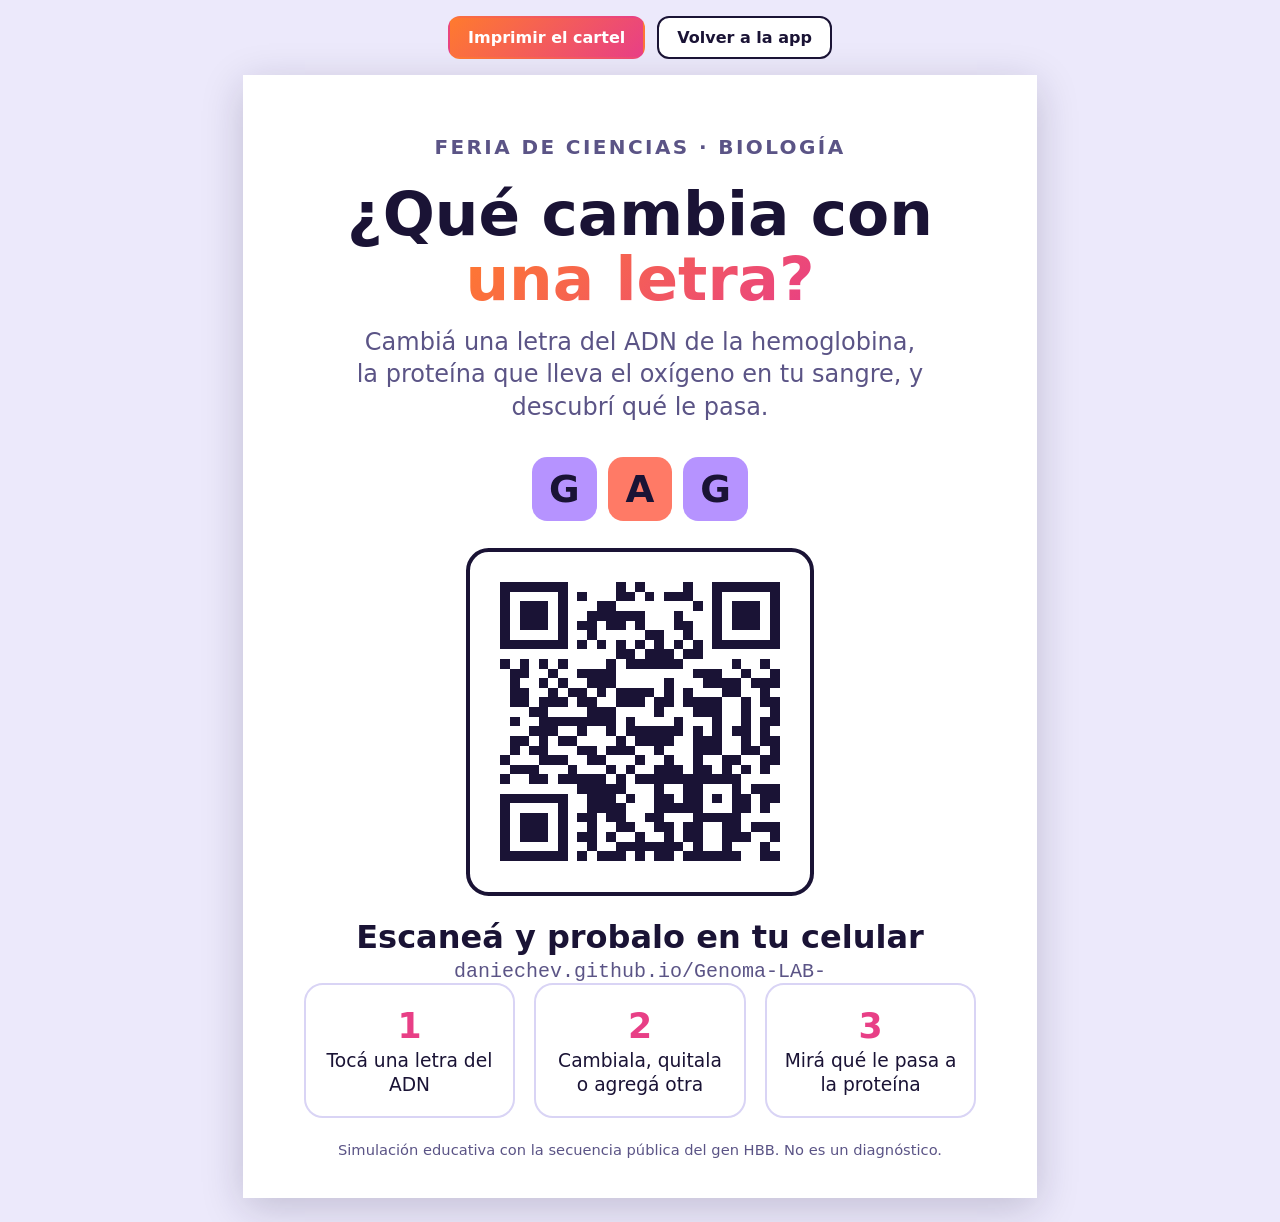
==== cartel.html @ 0ec9b881 "Publicar en GitHub Pages con código QR y revisar el celular - Workflow que publica la página en GitH" ====
<!doctype html>
<html lang="es">
<head>
<meta charset="utf-8"><meta name="viewport" content="width=device-width,initial-scale=1">
<title>Cartel del stand · ¿Qué cambia con una letra?</title>
<style>
  :root {
    --ink: #1a1335;
    --muted: #5b5486;
    --line: #d9d4f5;
    --orange: #ff7a2e;
    --pink: #e83f86;
    --A: #ff7a66;
    --T: #ffd447;
    --C: #4fd8ff;
    --G: #b693ff;
  }
  @page {
    size: A4 portrait;
    margin: 0;
  }
  * {
    box-sizing: border-box;
  }
  body {
    margin: 0;
    background: #ece9fb;
    color: var(--ink);
    font-family: 'Segoe UI Variable Text', Aptos, 'Segoe UI', system-ui, sans-serif;
  }
  .toolbar {
    display: flex;
    justify-content: center;
    gap: 12px;
    padding: 16px;
  }
  .toolbar button,
  .toolbar a {
    font: inherit;
    font-weight: 700;
    border-radius: 12px;
    padding: 10px 18px;
    border: 2px solid var(--ink);
    background: #fff;
    color: var(--ink);
    text-decoration: none;
    cursor: pointer;
  }
  .toolbar button {
    background: linear-gradient(135deg, var(--orange), var(--pink));
    border-color: transparent;
    color: #fff;
  }
  .sheet {
    width: 210mm;
    height: 297mm;
    margin: 0 auto 24px;
    padding: 16mm 16mm 12mm;
    background: #fff;
    display: flex;
    flex-direction: column;
    align-items: center;
    text-align: center;
    box-shadow: 0 10px 40px #1a133533;
  }
  .eyebrow {
    margin: 0;
    font-size: 15pt;
    font-weight: 800;
    letter-spacing: 0.12em;
    color: var(--muted);
  }
  h1 {
    margin: 6mm 0 4mm;
    font-size: 46pt;
    line-height: 1.05;
  }
  h1 em {
    font-style: normal;
    background: linear-gradient(135deg, var(--orange), var(--pink));
    -webkit-background-clip: text;
    background-clip: text;
    color: transparent;
  }
  .lead {
    margin: 0;
    max-width: 150mm;
    font-size: 18pt;
    line-height: 1.35;
    color: var(--muted);
  }
  .letters {
    display: flex;
    gap: 3mm;
    margin: 9mm 0 7mm;
  }
  .letters span {
    width: 17mm;
    height: 17mm;
    border-radius: 4mm;
    display: grid;
    place-items: center;
    font-size: 28pt;
    font-weight: 800;
  }
  .qr {
    width: 92mm;
    height: 92mm;
    padding: 3mm;
    border: 1.2mm solid var(--ink);
    border-radius: 6mm;
  }
  .qr img {
    display: block;
    width: 100%;
    height: 100%;
  }
  .scan {
    margin: 6mm 0 1mm;
    font-size: 24pt;
    font-weight: 800;
  }
  .url {
    margin: 0;
    font-size: 15pt;
    color: var(--muted);
    font-family: 'Cascadia Mono', Consolas, monospace;
  }
  .steps {
    display: grid;
    grid-template-columns: repeat(3, 1fr);
    gap: 5mm;
    width: 100%;
    margin: auto 0 6mm;
    padding: 0;
    list-style: none;
  }
  .steps li {
    border: 0.6mm solid var(--line);
    border-radius: 5mm;
    padding: 5mm 4mm;
    font-size: 14pt;
    line-height: 1.3;
  }
  .steps b {
    display: block;
    font-size: 26pt;
    color: var(--pink);
  }
  .note {
    margin: 0;
    font-size: 11pt;
    color: var(--muted);
  }
  @media print {
    body {
      background: #fff;
    }
    .toolbar {
      display: none;
    }
    .sheet {
      margin: 0;
      box-shadow: none;
    }
  }
  @media screen and (max-width: 820px) {
    .sheet {
      width: auto;
      height: auto;
      min-height: 100vh;
      margin: 0 0 16px;
      padding: 32px 16px;
    }
    h1 {
      font-size: 36px;
    }
    .lead {
      font-size: 18px;
    }
    .qr {
      width: min(80vw, 320px);
      height: min(80vw, 320px);
    }
    .steps {
      grid-template-columns: 1fr;
      margin-top: 24px;
    }
  }
</style>
</head>
<body>
<div class="toolbar"><button type="button" onclick="window.print()">Imprimir el cartel</button><a href="index.html">Volver a la app</a></div>
<main class="sheet">
  <p class="eyebrow">FERIA DE CIENCIAS · BIOLOGÍA</p>
  <h1>¿Qué cambia con<br><em>una letra?</em></h1>
  <p class="lead">Cambiá una letra del ADN de la hemoglobina, la proteína que lleva el oxígeno en tu sangre, y descubrí qué le pasa.</p>
  <div class="letters" aria-hidden="true"><span style="background:var(--G)">G</span><span style="background:var(--A)">A</span><span style="background:var(--G)">G</span></div>
  <div class="qr"><img src="img/qr-sitio.svg" alt="Código QR que abre daniechev.github.io/Genoma-LAB-"></div>
  <p class="scan">Escaneá y probalo en tu celular</p>
  <p class="url">daniechev.github.io/Genoma-LAB-</p>
  <ol class="steps">
    <li><b>1</b>Tocá una letra del ADN</li>
    <li><b>2</b>Cambiala, quitala o agregá otra</li>
    <li><b>3</b>Mirá qué le pasa a la proteína</li>
  </ol>
  <p class="note">Simulación educativa con la secuencia pública del gen HBB. No es un diagnóstico.</p>
</main>
</body>
</html>
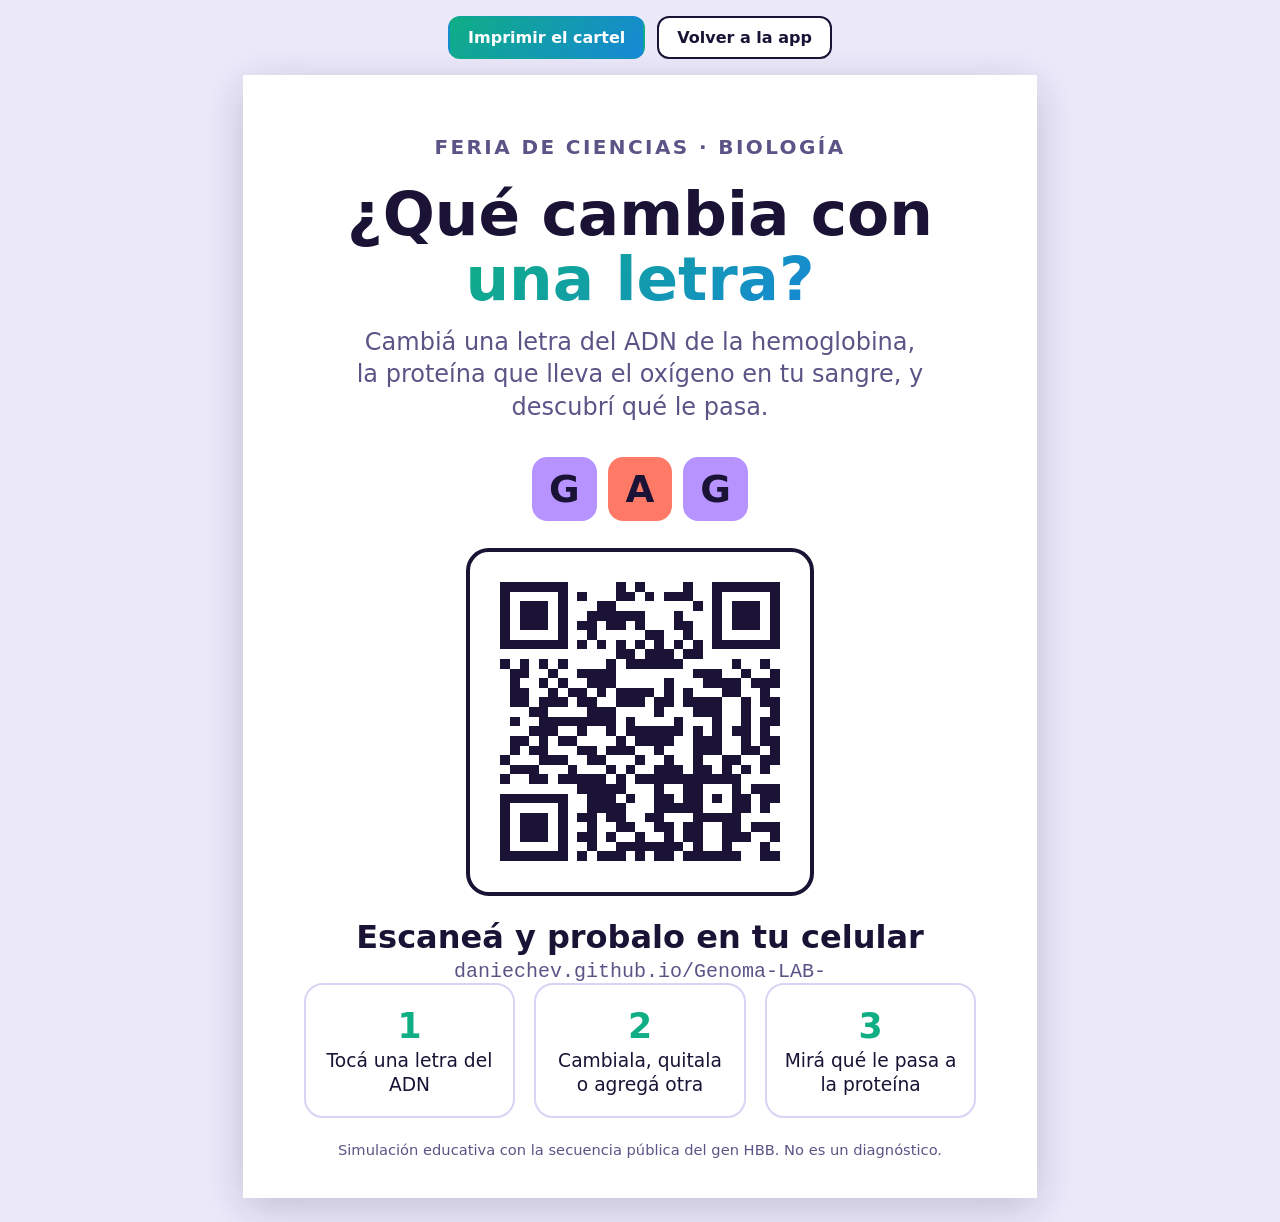
==== commit bb3754a5: "Color principal menta y celeste en lugar de naranja y rosa Botones, títulos, tarjetas, logo, íconos " ====
--- a/cartel.html
+++ b/cartel.html
@@ -8,8 +8,8 @@
     --ink: #1a1335;
     --muted: #5b5486;
     --line: #d9d4f5;
-    --orange: #ff7a2e;
-    --pink: #e83f86;
+    --mint: #0fae84;
+    --sky: #1688d6;
     --A: #ff7a66;
     --T: #ffd447;
     --C: #4fd8ff;
@@ -47,7 +47,7 @@
     cursor: pointer;
   }
   .toolbar button {
-    background: linear-gradient(135deg, var(--orange), var(--pink));
+    background: linear-gradient(135deg, var(--mint), var(--sky));
     border-color: transparent;
     color: #fff;
   }
@@ -77,7 +77,7 @@
   }
   h1 em {
     font-style: normal;
-    background: linear-gradient(135deg, var(--orange), var(--pink));
+    background: linear-gradient(135deg, var(--mint), var(--sky));
     -webkit-background-clip: text;
     background-clip: text;
     color: transparent;
@@ -145,7 +145,7 @@
   .steps b {
     display: block;
     font-size: 26pt;
-    color: var(--pink);
+    color: var(--mint);
   }
   .note {
     margin: 0;
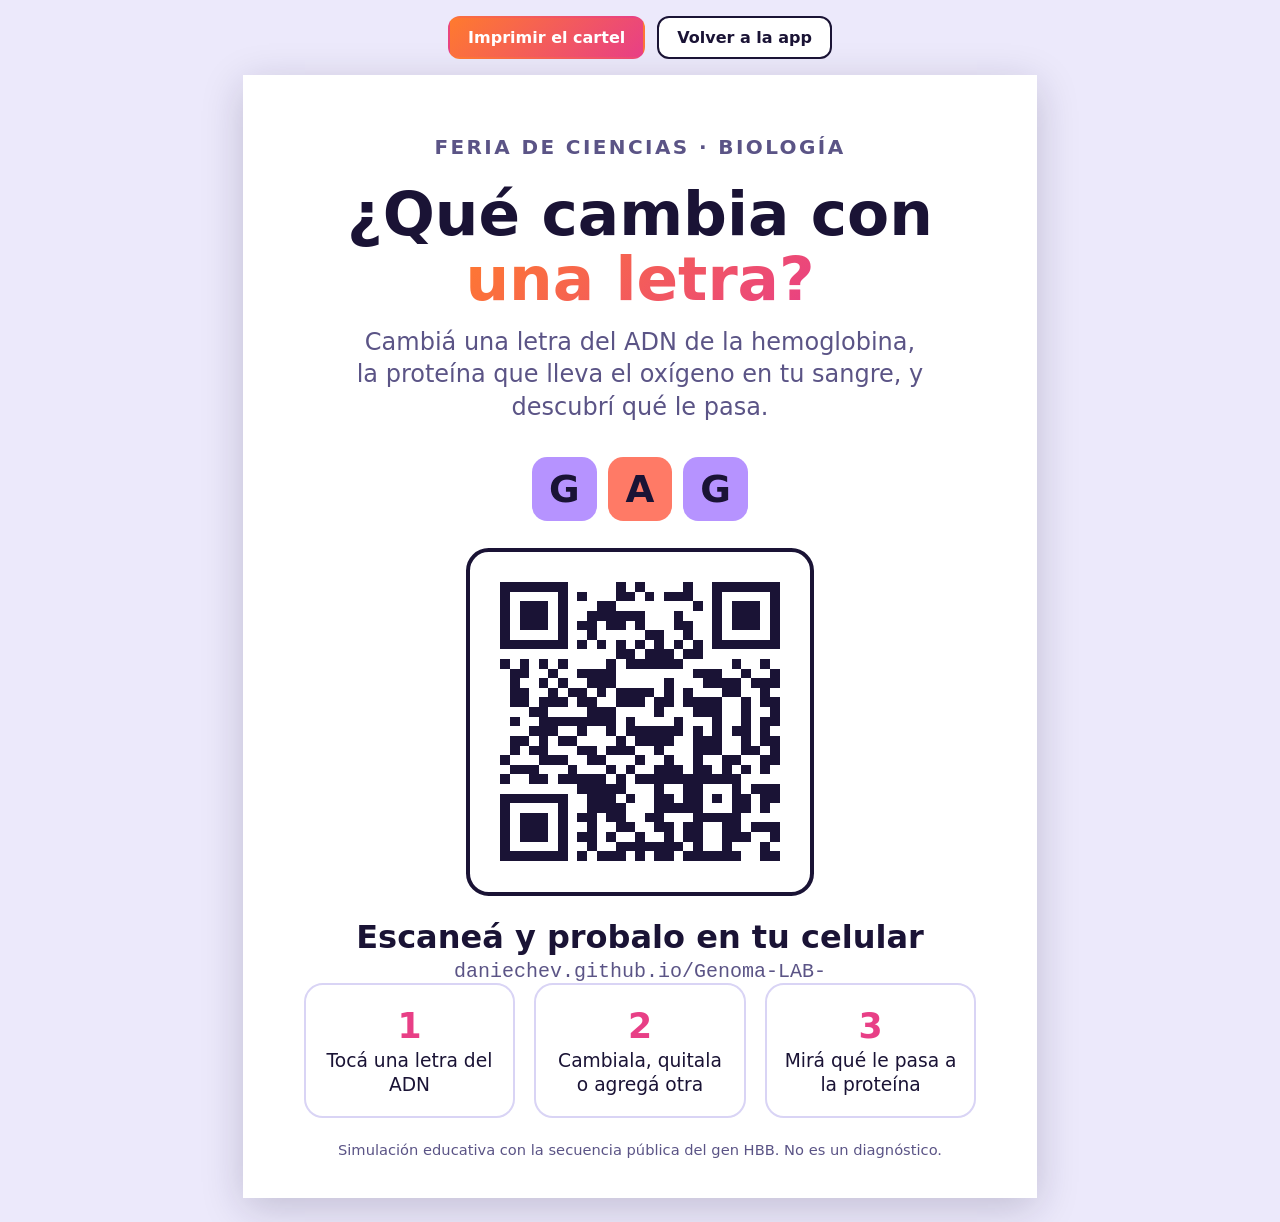
==== commit 3b0a2f13: "Merge b70d4dd52d67a8d33525bac1436aeb92fe10abd6 into a0e3e4839594d6b2ed27de73c18de5706251a01f" ====
--- a/cartel.html
+++ b/cartel.html
@@ -8,8 +8,8 @@
     --ink: #1a1335;
     --muted: #5b5486;
     --line: #d9d4f5;
-    --mint: #0fae84;
-    --sky: #1688d6;
+    --orange: #ff7a2e;
+    --pink: #e83f86;
     --A: #ff7a66;
     --T: #ffd447;
     --C: #4fd8ff;
@@ -47,7 +47,7 @@
     cursor: pointer;
   }
   .toolbar button {
-    background: linear-gradient(135deg, var(--mint), var(--sky));
+    background: linear-gradient(135deg, var(--orange), var(--pink));
     border-color: transparent;
     color: #fff;
   }
@@ -77,7 +77,7 @@
   }
   h1 em {
     font-style: normal;
-    background: linear-gradient(135deg, var(--mint), var(--sky));
+    background: linear-gradient(135deg, var(--orange), var(--pink));
     -webkit-background-clip: text;
     background-clip: text;
     color: transparent;
@@ -145,7 +145,7 @@
   .steps b {
     display: block;
     font-size: 26pt;
-    color: var(--mint);
+    color: var(--pink);
   }
   .note {
     margin: 0;
